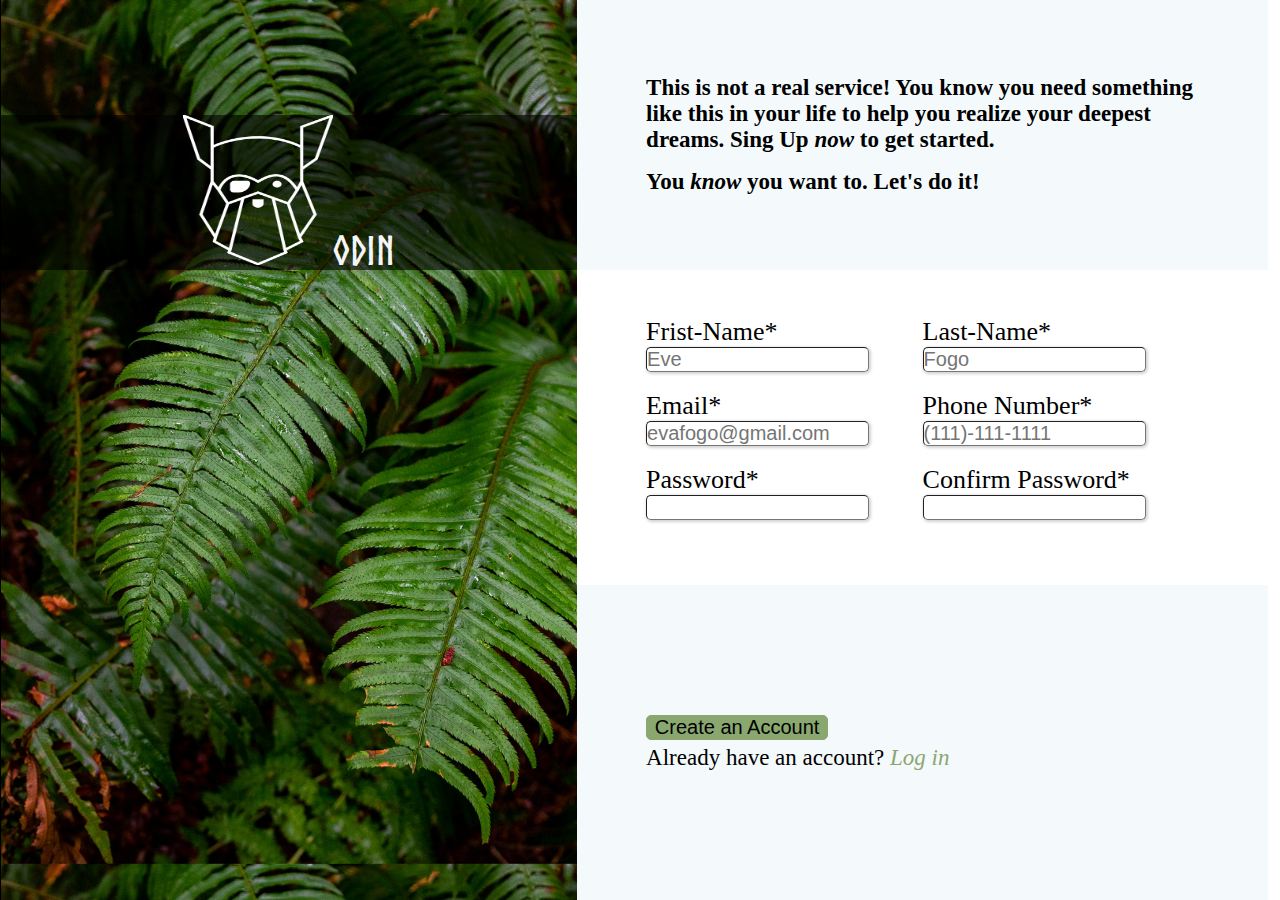
==== index.html @ 838d1ed9 "finished" ====
<!DOCTYPE html>
<html lang="en">
<head>
    <meta charset="UTF-8">
    <meta name="viewport" content="width=device-width, initial-scale=1.0">
    <script>
        let link = document.createElement('link');
        link.setAttribute("rel" , 'stylesheet');
        if(window.screen.width <= 600){
            link.setAttribute('href' , "phoneStyle.css");
        }else {
            link.setAttribute('href' , "style.css");
        }
        document.head.appendChild(link);
    </script>
    <link rel="stylesheet" href="">
    <script src="app.js" defer> </script>
    <title>Sign-Up-form</title>
</head>
<body>
    <div id="wrapper">
        <div id = 'aside'>
            <div>
                <img src="src/odin-lined.png" alt="logo" id = 'logoImg'>
                <h1 id = 'logoFonts'> Odin </h1>
            </div>
        </div>
        <div id ='main'>
            <form action="#" method="post">
                <fieldset>
                    <div id="header">
                        <p> 
                            <b>
                                This is not a real service! You know you need something like this in your life to help you realize
                                your deepest dreams. Sing Up <em>now</em> to get started.
                            </b>

                        </p>
                        <p>
                            <b>
                                You <em>know</em> you want to. Let's do it!
                            </b>
                        </p>
                    </div>
                </fieldset>

                <fieldset>
                    <div id = 'form-body'>
                        <div>
                            <label for="f-name">Frist-Name*</label>
                            <input type="text" 
                                   id = 'f-name' 
                                   name = 'fristName' 
                                   placeholder="Eve"
                                   required
                            >
                            <small class="error-msg-hide">Required Field</small>
                        </div>
                        <div>
                            <label for="l-name">Last-Name*</label>
                            <input type="text" 
                                    id="l-name" 
                                    name = 'lastName' 
                                    placeholder="Fogo"
                                    required
                            >
                            <small class="error-msg-hide">Required Field</small>
                        </div>
                        <div>
                            <label for="email">Email*</label>
                            <input type="email" 
                                   id="email" 
                                   name="email" 
                                   placeholder="evafogo@gmail.com" 
                                   pattern="[a-z0-9._%+-]+@[a-z0-9.-]+\.[a-z]{2,4}$"
                                   required
                            >
                            <small class="error-msg-hide">Invalid Email</small>
                        </div>
                        <div>
                            <label for="phone#">Phone Number*</label>
                            <input type="text" 
                                   id="phone" 
                                   name = 'phoneNumber' 
                                   placeholder="(111)-111-1111" 
                                   pattern="\d{3}[\-]\d{3}[\-]\d{4}"
                            >
                            <small class="error-msg-hide">Invalid Phone Format</small>
                        </div>
                        <div>
                            <label for="password">Password*</label>
                            <input type="password" 
                                   id="password" 
                                   name="password" 
                                   pattern="(?=^.{8,}$)((?=.*\d)|(?=.*\W+))(?![.\n])(?=.*[A-Z])(?=.*[a-z]).*$"
                                   required
                            >
                            <small class="error-msg-hide">8 char long , one upper case 
                            one digit , one special char
                            </small>
                        </div>
                        <div>
                            <label for="cPassword">Confirm Password*</label>
                            <input type="password" 
                                    id="cPassword"
                                    required
                            >
                            <small class="error-msg-hide">Password don't match</small>
                        </div>
                    </div>
                </fieldset>
                
                <fieldset>
                    <div id = 'submit'>
                        <button type="submit"> Create an Account </button>
                        <p>Already have an account? <em>Log in</em></p>
                    </div>
                </fieldset>
            </form>
        </div>
    </div>
</body>
</html>
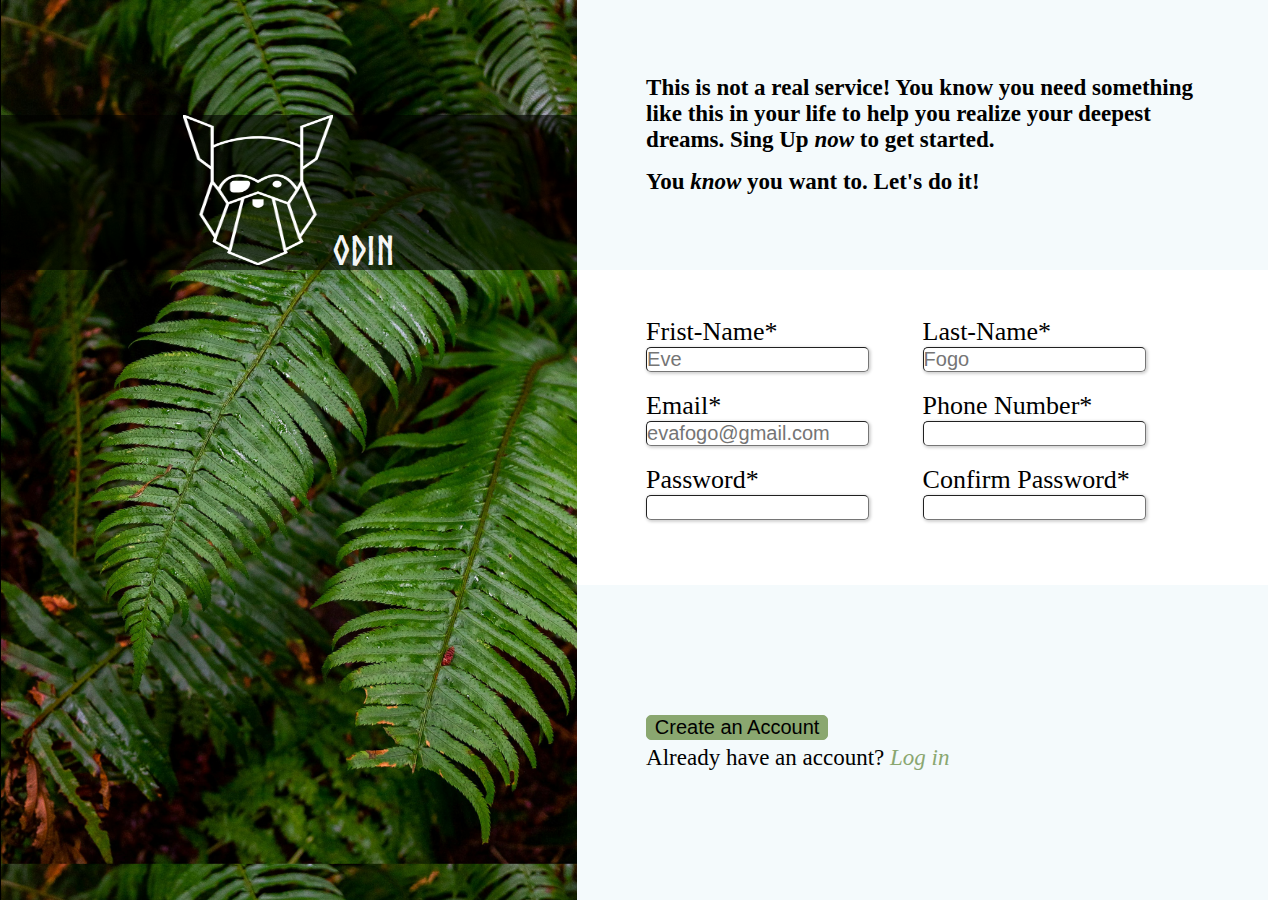
==== commit 4db93ed7: "phone# bug sloved" ====
--- a/index.html
+++ b/index.html
@@ -82,10 +82,10 @@
                             <input type="text" 
                                    id="phone" 
                                    name = 'phoneNumber' 
-                                   placeholder="(111)-111-1111" 
                                    pattern="\d{3}[\-]\d{3}[\-]\d{4}"
+                                   required
                             >
-                            <small class="error-msg-hide">Invalid Phone Format</small>
+                            <small class="error-msg-hide">Format : 111-111-1111</small>
                         </div>
                         <div>
                             <label for="password">Password*</label>
